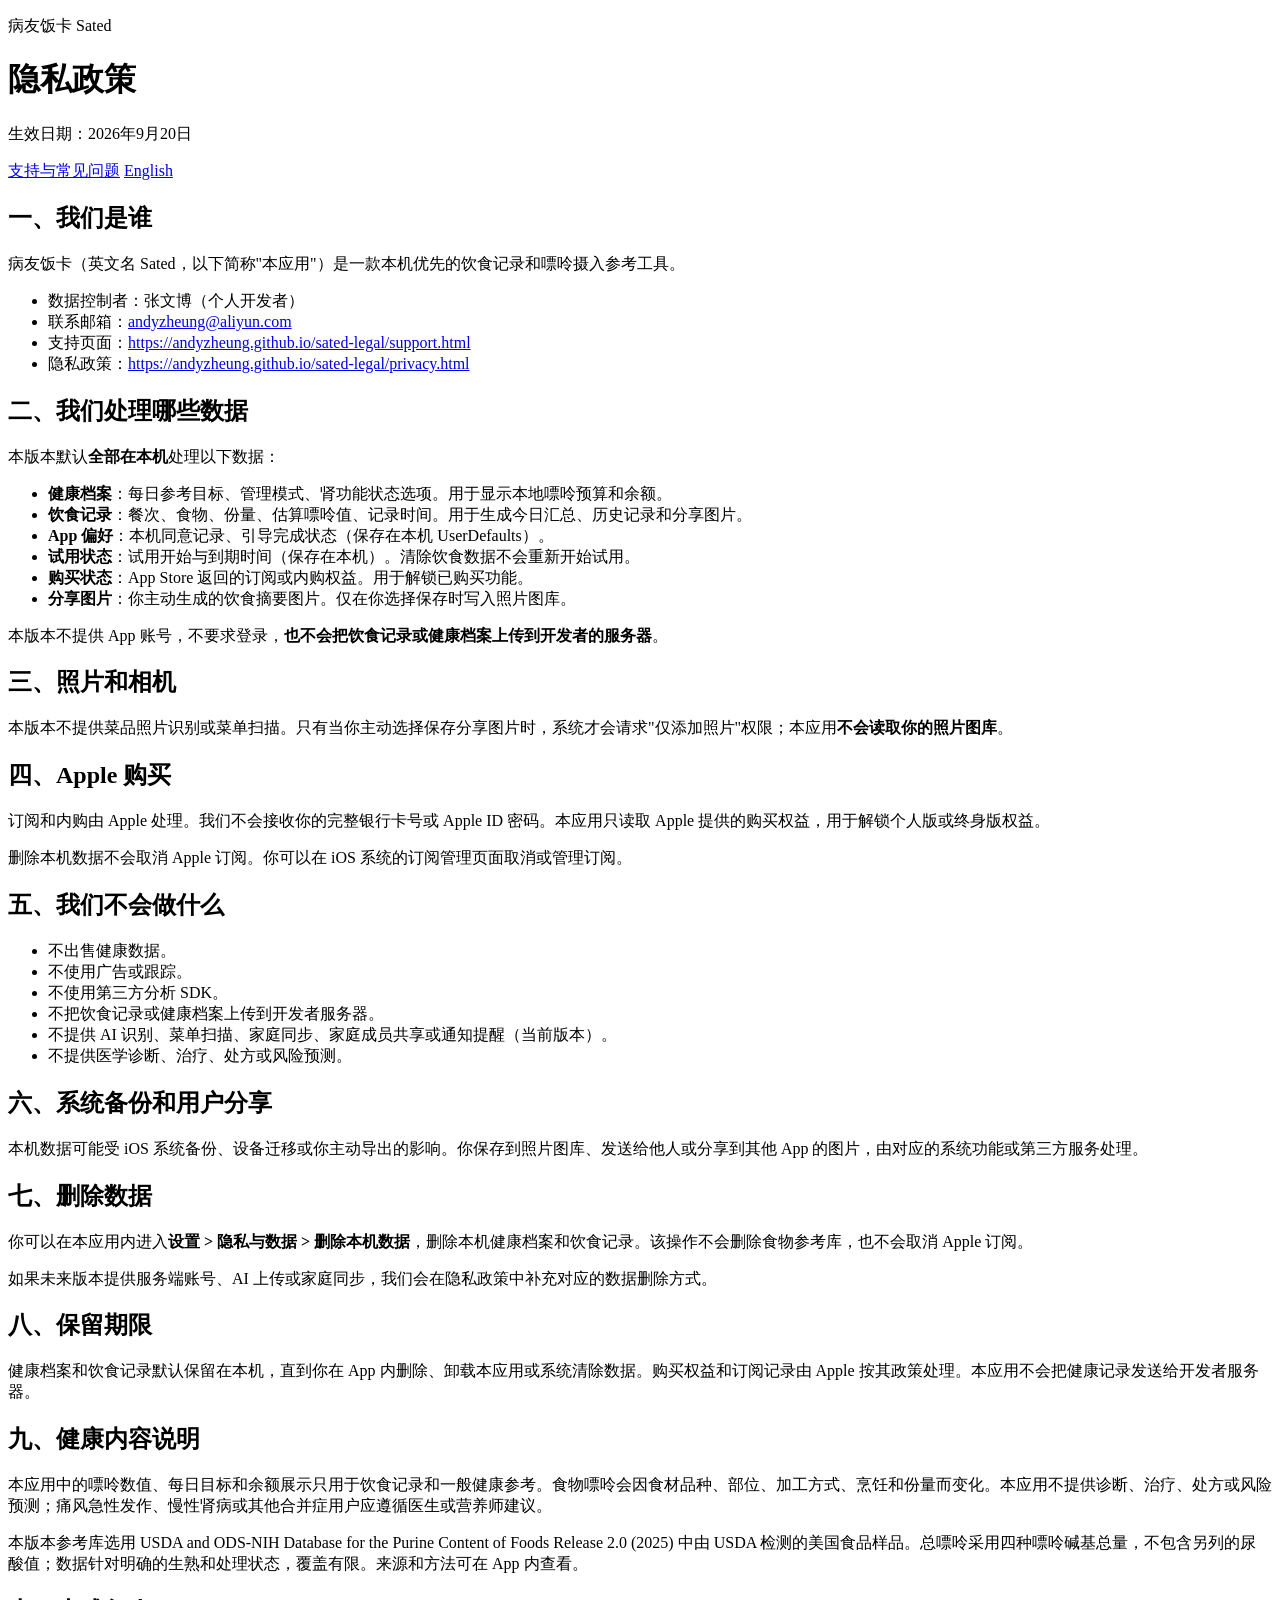
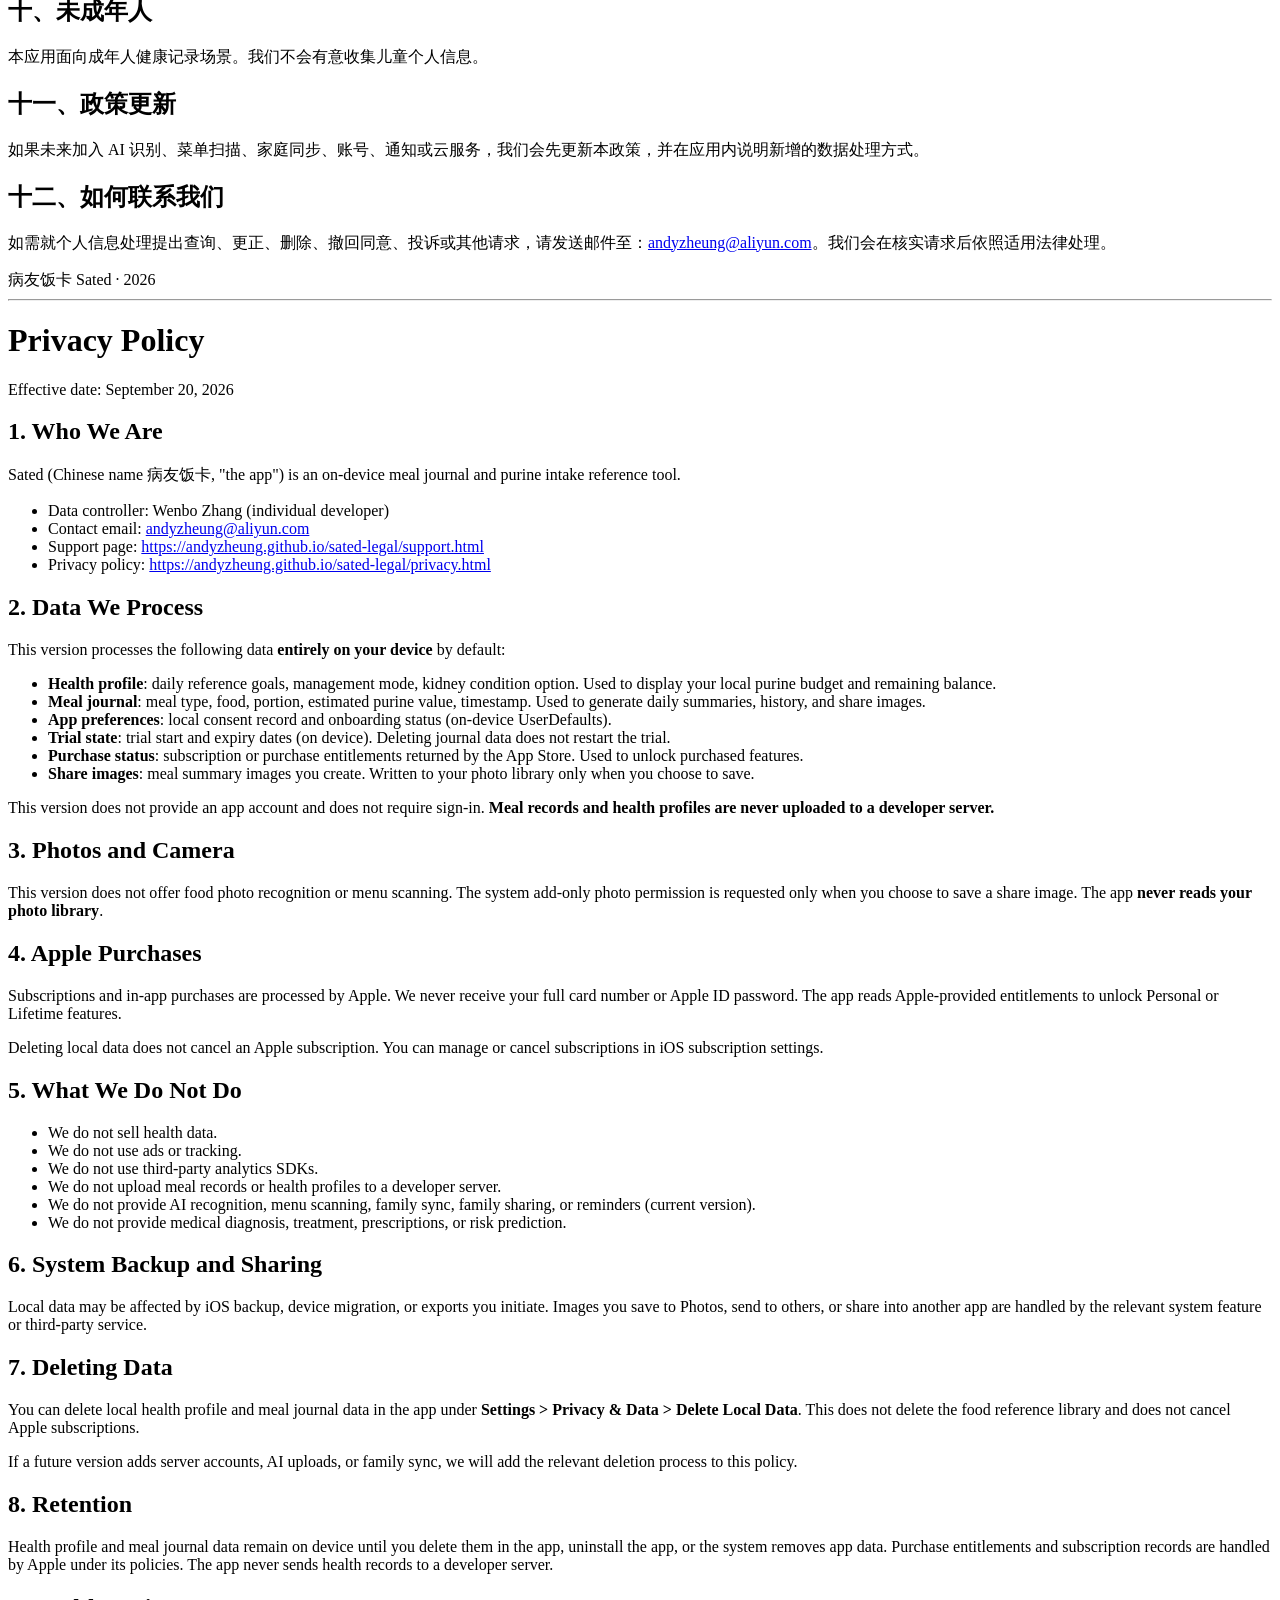
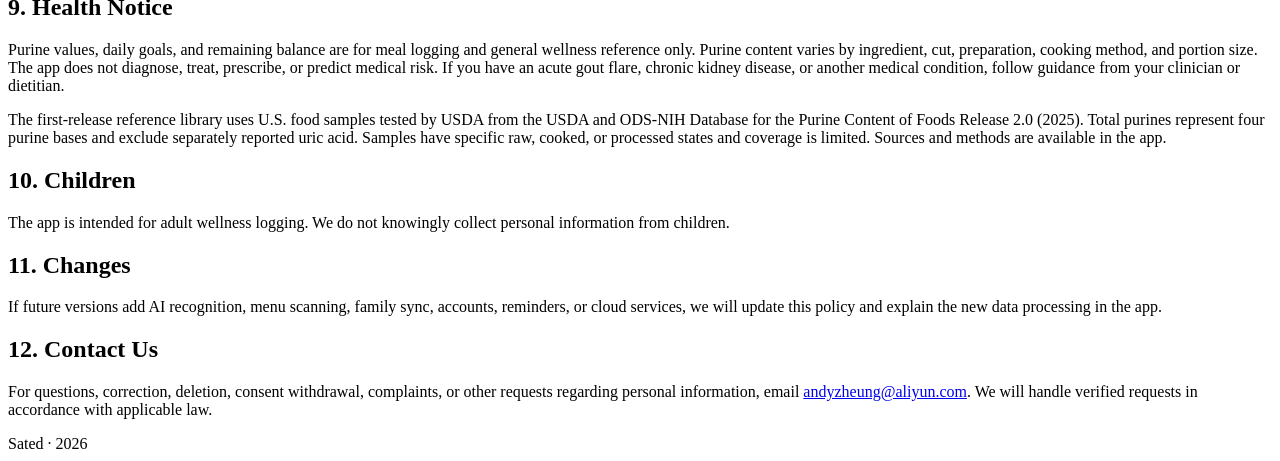
==== privacy.html @ 12a7f57e "docs: add privacy.html" ====
<!doctype html>
<html lang="zh-CN">
<head>
  <meta charset="utf-8">
  <meta name="viewport" content="width=device-width, initial-scale=1">
  <meta name="description" content="病友饭卡（Sated）隐私政策：本机优先的饮食记录与嘌呤摄入参考工具。">
  <title>隐私政策 · 病友饭卡</title>
  <link rel="stylesheet" href="style.css">
</head>
<body>
  <header>
    <p class="eyebrow">病友饭卡 Sated</p>
    <h1>隐私政策</h1>
    <p class="meta">生效日期：2026年9月20日</p>
  </header>
  <nav class="nav" aria-label="相关页面">
    <a href="support.html">支持与常见问题</a>
    <a href="privacy.html" hreflang="en">English</a>
  </nav>

  <h2>一、我们是谁</h2>
  <p>病友饭卡（英文名 Sated，以下简称"本应用"）是一款本机优先的饮食记录和嘌呤摄入参考工具。</p>
  <ul>
    <li>数据控制者：张文博（个人开发者）</li>
    <li>联系邮箱：<a href="mailto:andyzheung@aliyun.com">andyzheung@aliyun.com</a></li>
    <li>支持页面：<a href="https://andyzheung.github.io/sated-legal/support.html">https://andyzheung.github.io/sated-legal/support.html</a></li>
    <li>隐私政策：<a href="https://andyzheung.github.io/sated-legal/privacy.html">https://andyzheung.github.io/sated-legal/privacy.html</a></li>
  </ul>

  <h2>二、我们处理哪些数据</h2>
  <p>本版本默认<b>全部在本机</b>处理以下数据：</p>
  <ul>
    <li><b>健康档案</b>：每日参考目标、管理模式、肾功能状态选项。用于显示本地嘌呤预算和余额。</li>
    <li><b>饮食记录</b>：餐次、食物、份量、估算嘌呤值、记录时间。用于生成今日汇总、历史记录和分享图片。</li>
    <li><b>App 偏好</b>：本机同意记录、引导完成状态（保存在本机 UserDefaults）。</li>
    <li><b>试用状态</b>：试用开始与到期时间（保存在本机）。清除饮食数据不会重新开始试用。</li>
    <li><b>购买状态</b>：App Store 返回的订阅或内购权益。用于解锁已购买功能。</li>
    <li><b>分享图片</b>：你主动生成的饮食摘要图片。仅在你选择保存时写入照片图库。</li>
  </ul>
  <p>本版本不提供 App 账号，不要求登录，<b>也不会把饮食记录或健康档案上传到开发者的服务器</b>。</p>

  <h2>三、照片和相机</h2>
  <p>本版本不提供菜品照片识别或菜单扫描。只有当你主动选择保存分享图片时，系统才会请求"仅添加照片"权限；本应用<b>不会读取你的照片图库</b>。</p>

  <h2>四、Apple 购买</h2>
  <p>订阅和内购由 Apple 处理。我们不会接收你的完整银行卡号或 Apple ID 密码。本应用只读取 Apple 提供的购买权益，用于解锁个人版或终身版权益。</p>
  <p>删除本机数据不会取消 Apple 订阅。你可以在 iOS 系统的订阅管理页面取消或管理订阅。</p>

  <h2>五、我们不会做什么</h2>
  <ul>
    <li>不出售健康数据。</li>
    <li>不使用广告或跟踪。</li>
    <li>不使用第三方分析 SDK。</li>
    <li>不把饮食记录或健康档案上传到开发者服务器。</li>
    <li>不提供 AI 识别、菜单扫描、家庭同步、家庭成员共享或通知提醒（当前版本）。</li>
    <li>不提供医学诊断、治疗、处方或风险预测。</li>
  </ul>

  <h2>六、系统备份和用户分享</h2>
  <p>本机数据可能受 iOS 系统备份、设备迁移或你主动导出的影响。你保存到照片图库、发送给他人或分享到其他 App 的图片，由对应的系统功能或第三方服务处理。</p>

  <h2>七、删除数据</h2>
  <p>你可以在本应用内进入<b>设置 &gt; 隐私与数据 &gt; 删除本机数据</b>，删除本机健康档案和饮食记录。该操作不会删除食物参考库，也不会取消 Apple 订阅。</p>
  <p>如果未来版本提供服务端账号、AI 上传或家庭同步，我们会在隐私政策中补充对应的数据删除方式。</p>

  <h2>八、保留期限</h2>
  <p>健康档案和饮食记录默认保留在本机，直到你在 App 内删除、卸载本应用或系统清除数据。购买权益和订阅记录由 Apple 按其政策处理。本应用不会把健康记录发送给开发者服务器。</p>

  <h2>九、健康内容说明</h2>
  <p>本应用中的嘌呤数值、每日目标和余额展示只用于饮食记录和一般健康参考。食物嘌呤会因食材品种、部位、加工方式、烹饪和份量而变化。本应用不提供诊断、治疗、处方或风险预测；痛风急性发作、慢性肾病或其他合并症用户应遵循医生或营养师建议。</p>
  <p>本版本参考库选用 USDA and ODS-NIH Database for the Purine Content of Foods Release 2.0 (2025) 中由 USDA 检测的美国食品样品。总嘌呤采用四种嘌呤碱基总量，不包含另列的尿酸值；数据针对明确的生熟和处理状态，覆盖有限。来源和方法可在 App 内查看。</p>

  <h2>十、未成年人</h2>
  <p>本应用面向成年人健康记录场景。我们不会有意收集儿童个人信息。</p>

  <h2>十一、政策更新</h2>
  <p>如果未来加入 AI 识别、菜单扫描、家庭同步、账号、通知或云服务，我们会先更新本政策，并在应用内说明新增的数据处理方式。</p>

  <h2>十二、如何联系我们</h2>
  <p>如需就个人信息处理提出查询、更正、删除、撤回同意、投诉或其他请求，请发送邮件至：<a href="mailto:andyzheung@aliyun.com">andyzheung@aliyun.com</a>。我们会在核实请求后依照适用法律处理。</p>

  <footer>病友饭卡 Sated · 2026</footer>

  <hr>

  <div lang="en">
    <h1>Privacy Policy</h1>
    <p class="meta">Effective date: September 20, 2026</p>

    <h2>1. Who We Are</h2>
    <p>Sated (Chinese name 病友饭卡, "the app") is an on-device meal journal and purine intake reference tool.</p>
    <ul>
      <li>Data controller: Wenbo Zhang (individual developer)</li>
      <li>Contact email: <a href="mailto:andyzheung@aliyun.com">andyzheung@aliyun.com</a></li>
      <li>Support page: <a href="https://andyzheung.github.io/sated-legal/support.html">https://andyzheung.github.io/sated-legal/support.html</a></li>
      <li>Privacy policy: <a href="https://andyzheung.github.io/sated-legal/privacy.html">https://andyzheung.github.io/sated-legal/privacy.html</a></li>
    </ul>

    <h2>2. Data We Process</h2>
    <p>This version processes the following data <b>entirely on your device</b> by default:</p>
    <ul>
      <li><b>Health profile</b>: daily reference goals, management mode, kidney condition option. Used to display your local purine budget and remaining balance.</li>
      <li><b>Meal journal</b>: meal type, food, portion, estimated purine value, timestamp. Used to generate daily summaries, history, and share images.</li>
      <li><b>App preferences</b>: local consent record and onboarding status (on-device UserDefaults).</li>
      <li><b>Trial state</b>: trial start and expiry dates (on device). Deleting journal data does not restart the trial.</li>
      <li><b>Purchase status</b>: subscription or purchase entitlements returned by the App Store. Used to unlock purchased features.</li>
      <li><b>Share images</b>: meal summary images you create. Written to your photo library only when you choose to save.</li>
    </ul>
    <p>This version does not provide an app account and does not require sign-in. <b>Meal records and health profiles are never uploaded to a developer server.</b></p>

    <h2>3. Photos and Camera</h2>
    <p>This version does not offer food photo recognition or menu scanning. The system add-only photo permission is requested only when you choose to save a share image. The app <b>never reads your photo library</b>.</p>

    <h2>4. Apple Purchases</h2>
    <p>Subscriptions and in-app purchases are processed by Apple. We never receive your full card number or Apple ID password. The app reads Apple-provided entitlements to unlock Personal or Lifetime features.</p>
    <p>Deleting local data does not cancel an Apple subscription. You can manage or cancel subscriptions in iOS subscription settings.</p>

    <h2>5. What We Do Not Do</h2>
    <ul>
      <li>We do not sell health data.</li>
      <li>We do not use ads or tracking.</li>
      <li>We do not use third-party analytics SDKs.</li>
      <li>We do not upload meal records or health profiles to a developer server.</li>
      <li>We do not provide AI recognition, menu scanning, family sync, family sharing, or reminders (current version).</li>
      <li>We do not provide medical diagnosis, treatment, prescriptions, or risk prediction.</li>
    </ul>

    <h2>6. System Backup and Sharing</h2>
    <p>Local data may be affected by iOS backup, device migration, or exports you initiate. Images you save to Photos, send to others, or share into another app are handled by the relevant system feature or third-party service.</p>

    <h2>7. Deleting Data</h2>
    <p>You can delete local health profile and meal journal data in the app under <b>Settings &gt; Privacy &amp; Data &gt; Delete Local Data</b>. This does not delete the food reference library and does not cancel Apple subscriptions.</p>
    <p>If a future version adds server accounts, AI uploads, or family sync, we will add the relevant deletion process to this policy.</p>

    <h2>8. Retention</h2>
    <p>Health profile and meal journal data remain on device until you delete them in the app, uninstall the app, or the system removes app data. Purchase entitlements and subscription records are handled by Apple under its policies. The app never sends health records to a developer server.</p>

    <h2>9. Health Notice</h2>
    <p>Purine values, daily goals, and remaining balance are for meal logging and general wellness reference only. Purine content varies by ingredient, cut, preparation, cooking method, and portion size. The app does not diagnose, treat, prescribe, or predict medical risk. If you have an acute gout flare, chronic kidney disease, or another medical condition, follow guidance from your clinician or dietitian.</p>
    <p>The first-release reference library uses U.S. food samples tested by USDA from the USDA and ODS-NIH Database for the Purine Content of Foods Release 2.0 (2025). Total purines represent four purine bases and exclude separately reported uric acid. Samples have specific raw, cooked, or processed states and coverage is limited. Sources and methods are available in the app.</p>

    <h2>10. Children</h2>
    <p>The app is intended for adult wellness logging. We do not knowingly collect personal information from children.</p>

    <h2>11. Changes</h2>
    <p>If future versions add AI recognition, menu scanning, family sync, accounts, reminders, or cloud services, we will update this policy and explain the new data processing in the app.</p>

    <h2>12. Contact Us</h2>
    <p>For questions, correction, deletion, consent withdrawal, complaints, or other requests regarding personal information, email <a href="mailto:andyzheung@aliyun.com">andyzheung@aliyun.com</a>. We will handle verified requests in accordance with applicable law.</p>

    <footer>Sated · 2026</footer>
  </div>
</body>
</html>
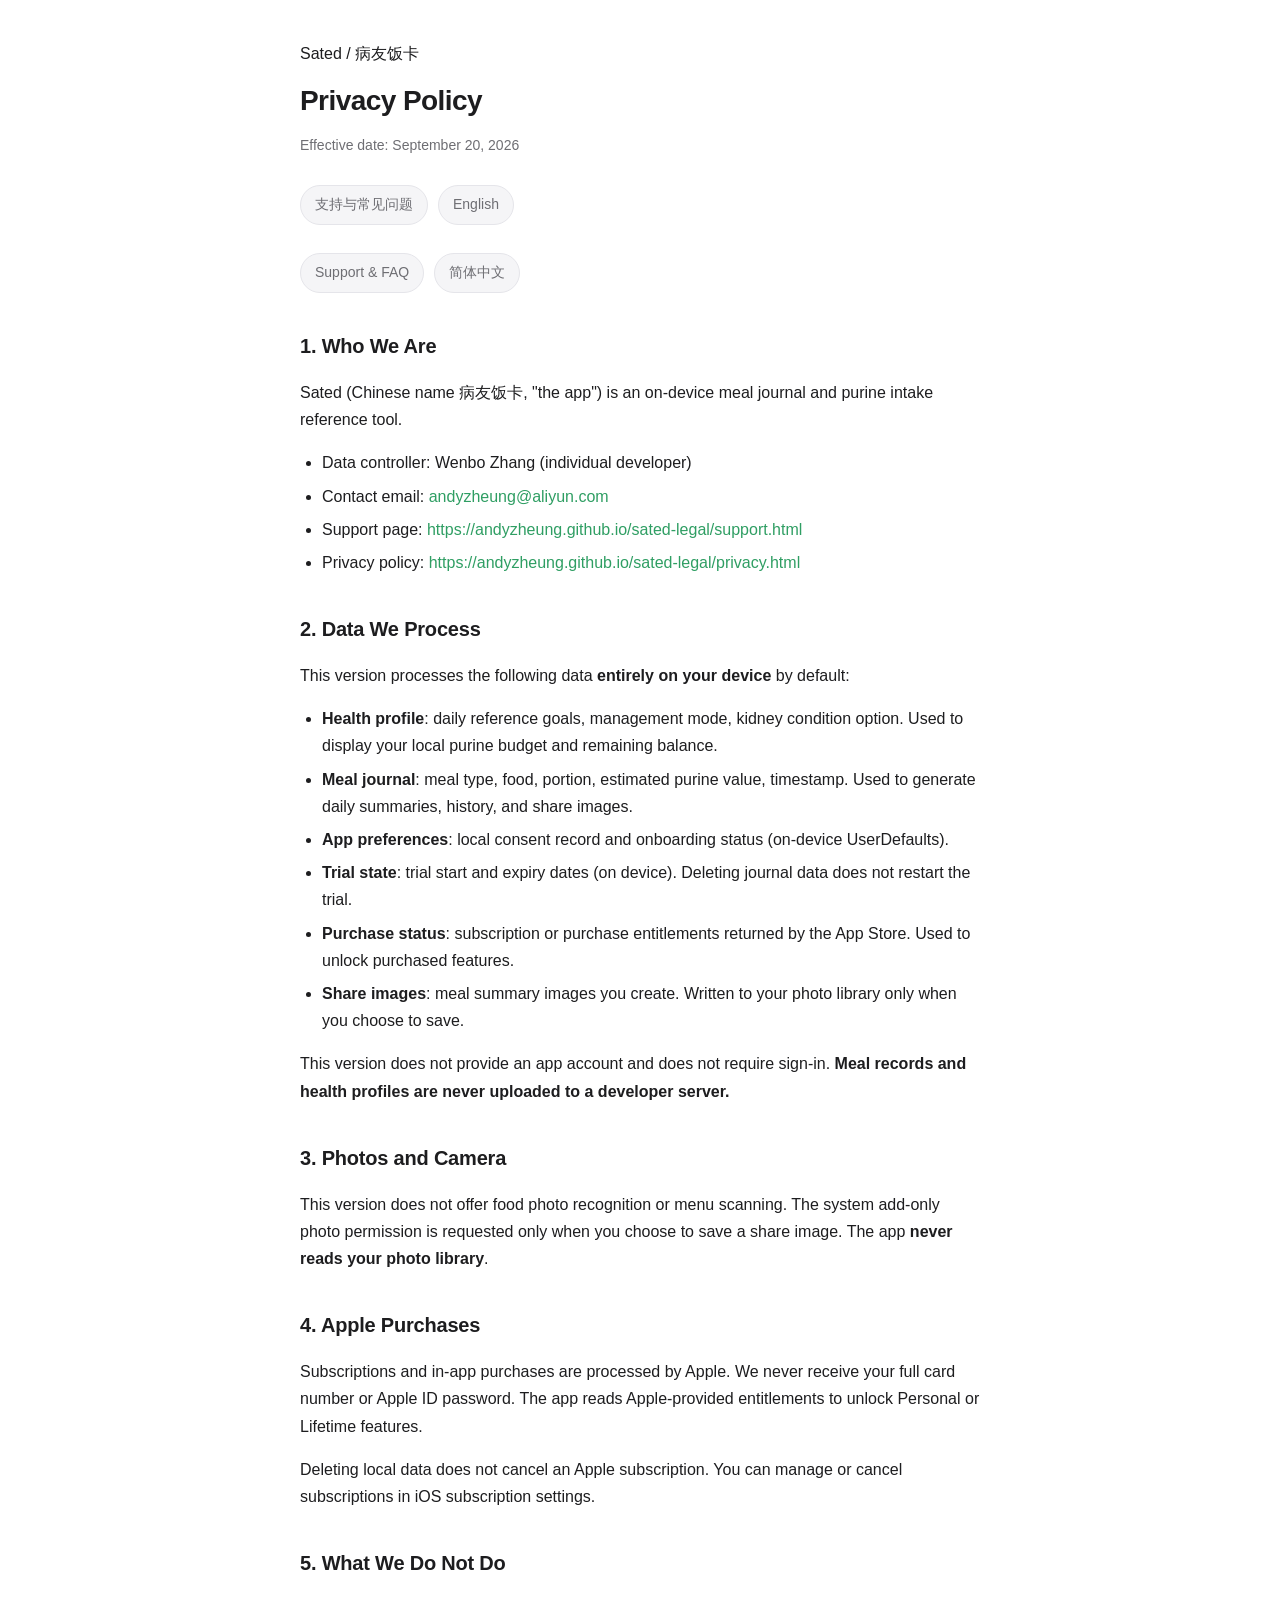
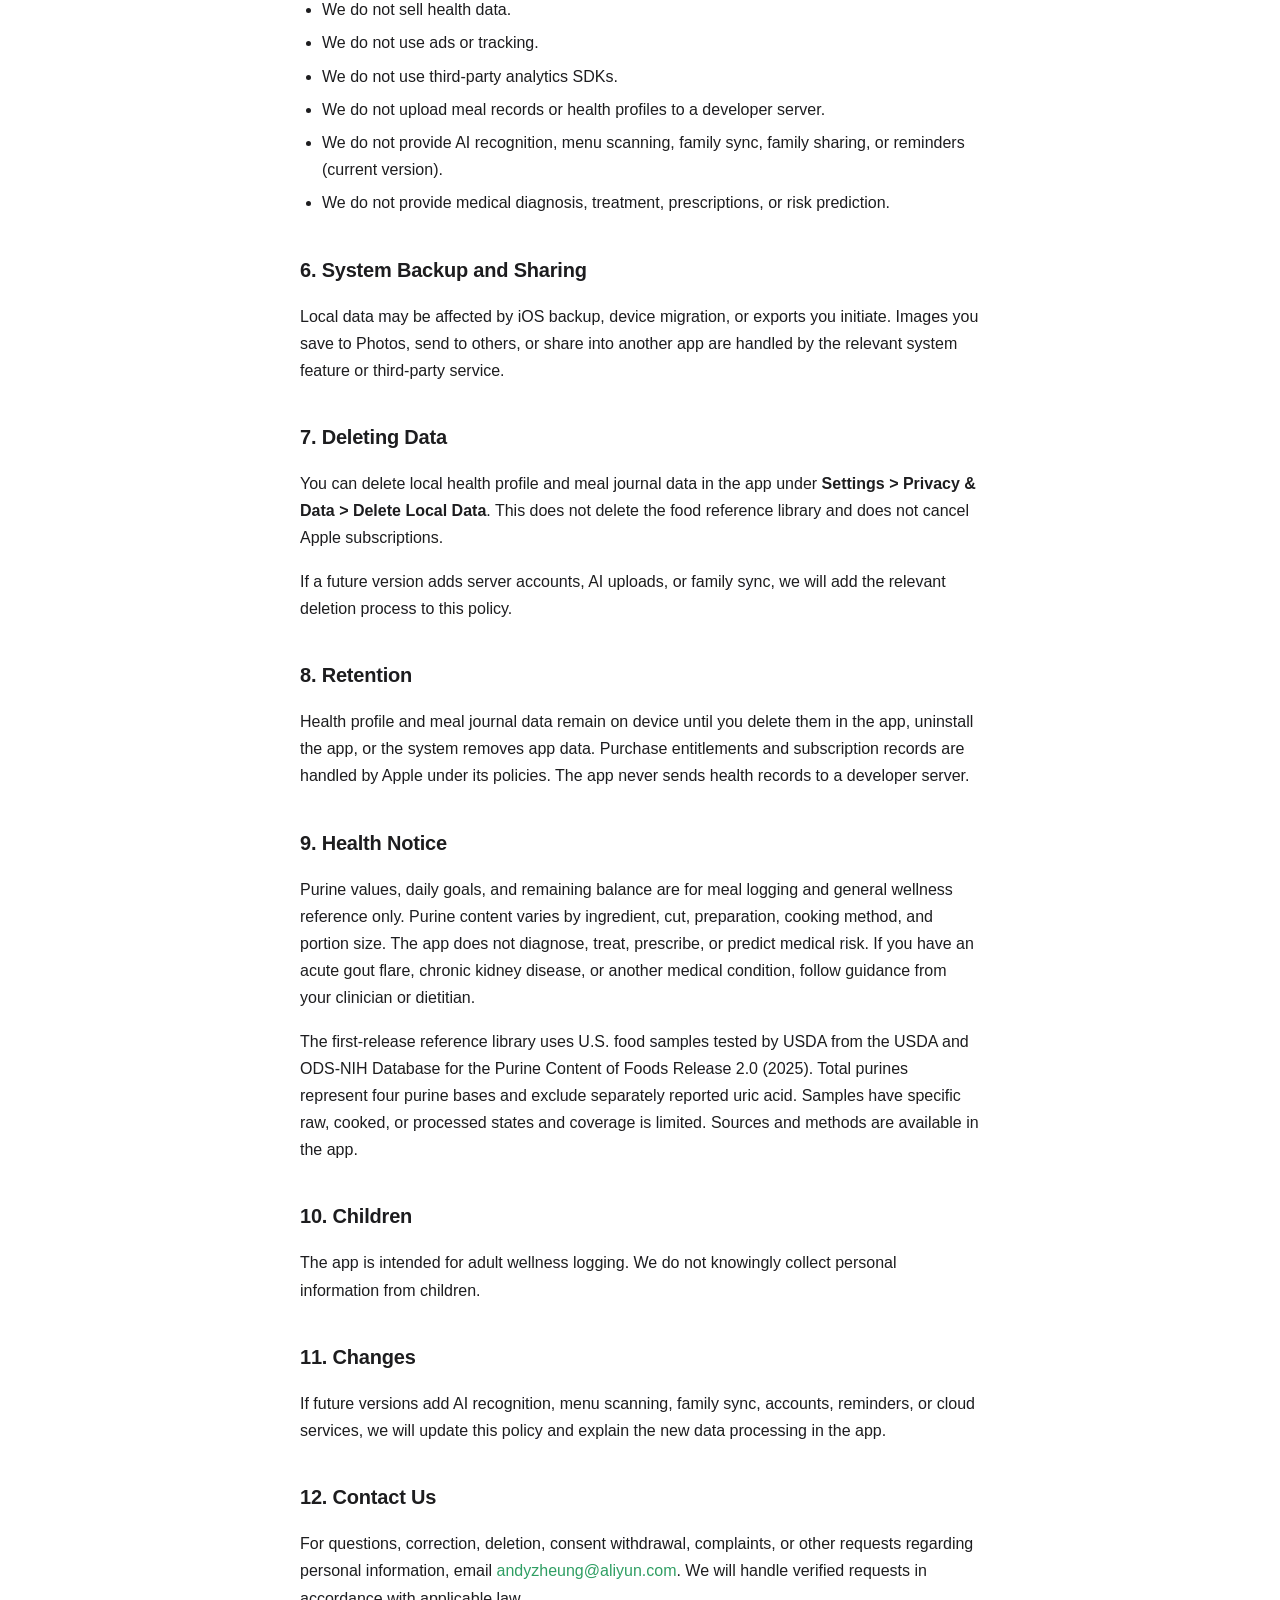
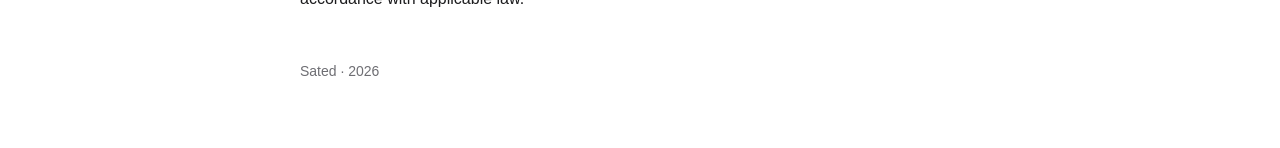
==== commit a2ac8d99: "Ensure privacy policy opens in the reader's language Constraint: Chinese systems must receive Chines" ====
--- a/privacy.html
+++ b/privacy.html
@@ -1,23 +1,34 @@
 <!doctype html>
-<html lang="zh-CN">
+<html lang="en">
 <head>
   <meta charset="utf-8">
   <meta name="viewport" content="width=device-width, initial-scale=1">
-  <meta name="description" content="病友饭卡（Sated）隐私政策：本机优先的饮食记录与嘌呤摄入参考工具。">
-  <title>隐私政策 · 病友饭卡</title>
+  <meta name="description" content="Sated privacy policy for its on-device meal journal and purine intake reference tool.">
+  <title>Privacy Policy · Sated</title>
   <link rel="stylesheet" href="style.css">
 </head>
 <body>
-  <header>
+  <header data-language-section="zh-Hans" lang="zh-Hans" hidden>
     <p class="eyebrow">病友饭卡 Sated</p>
     <h1>隐私政策</h1>
     <p class="meta">生效日期：2026年9月20日</p>
   </header>
-  <nav class="nav" aria-label="相关页面">
+  <header data-language-section="en" lang="en">
+    <p class="eyebrow">Sated / 病友饭卡</p>
+    <h1>Privacy Policy</h1>
+    <p class="meta">Effective date: September 20, 2026</p>
+  </header>
+
+  <nav class="nav" data-language-section="zh-Hans" lang="zh-Hans" aria-label="相关页面" hidden>
     <a href="support.html">支持与常见问题</a>
-    <a href="privacy.html" hreflang="en">English</a>
+    <a href="privacy.html?lang=en" hreflang="en">English</a>
+  </nav>
+  <nav class="nav" data-language-section="en" lang="en" aria-label="Related pages">
+    <a href="support.html">Support &amp; FAQ</a>
+    <a href="privacy.html?lang=zh-Hans" hreflang="zh-Hans">简体中文</a>
   </nav>
 
+  <main data-language-section="zh-Hans" lang="zh-Hans" hidden>
   <h2>一、我们是谁</h2>
   <p>病友饭卡（英文名 Sated，以下简称"本应用"）是一款本机优先的饮食记录和嘌呤摄入参考工具。</p>
   <ul>
@@ -80,13 +91,9 @@
   <p>如需就个人信息处理提出查询、更正、删除、撤回同意、投诉或其他请求，请发送邮件至：<a href="mailto:andyzheung@aliyun.com">andyzheung@aliyun.com</a>。我们会在核实请求后依照适用法律处理。</p>
 
   <footer>病友饭卡 Sated · 2026</footer>
+  </main>
 
-  <hr>
-
-  <div lang="en">
-    <h1>Privacy Policy</h1>
-    <p class="meta">Effective date: September 20, 2026</p>
-
+  <main data-language-section="en" lang="en">
     <h2>1. Who We Are</h2>
     <p>Sated (Chinese name 病友饭卡, "the app") is an on-device meal journal and purine intake reference tool.</p>
     <ul>
@@ -149,6 +156,7 @@
     <p>For questions, correction, deletion, consent withdrawal, complaints, or other requests regarding personal information, email <a href="mailto:andyzheung@aliyun.com">andyzheung@aliyun.com</a>. We will handle verified requests in accordance with applicable law.</p>
 
     <footer>Sated · 2026</footer>
-  </div>
+  </main>
+  <script src="language.js"></script>
 </body>
 </html>
--- a/style.css
+++ b/style.css
@@ -0,0 +1,53 @@
+/* sated 法务页面样式：移动优先、深浅色自适应、零外部依赖（复用 everdot-legal 模式） */
+:root {
+  --bg: #ffffff;
+  --surface: #f5f5f7;
+  --text: #1d1d1f;
+  --text-dim: #6e6e73;
+  --border: #e5e5ea;
+  --accent: #2f9e63;
+}
+@media (prefers-color-scheme: dark) {
+  :root {
+    --bg: #000000;
+    --surface: #1c1c1e;
+    --text: #f5f5f7;
+    --text-dim: #98989d;
+    --border: #38383a;
+    --accent: #4cd487;
+  }
+}
+* { box-sizing: border-box; }
+body {
+  margin: 0;
+  padding: 24px 20px 64px;
+  max-width: 720px;
+  margin-inline: auto;
+  font: 16px/1.7 -apple-system, BlinkMacSystemFont, "SF Pro Text",
+        "PingFang SC", "Helvetica Neue", Arial, sans-serif;
+  color: var(--text);
+  background: var(--bg);
+  -webkit-text-size-adjust: 100%;
+}
+h1 { font-size: 28px; line-height: 1.3; margin: 8px 0 4px; letter-spacing: -0.02em; }
+h2 { font-size: 20px; margin: 36px 0 10px; letter-spacing: -0.01em; }
+h3 { font-size: 17px; margin: 24px 0 8px; }
+p, li { color: var(--text); }
+ul, ol { padding-left: 22px; }
+li { margin: 6px 0; }
+a { color: var(--accent); text-decoration: none; }
+a:hover { text-decoration: underline; }
+.meta { color: var(--text-dim); font-size: 14px; margin-bottom: 28px; }
+.nav { display: flex; gap: 10px; flex-wrap: wrap; margin-bottom: 28px; }
+.nav a {
+  padding: 7px 14px; border: 1px solid var(--border); border-radius: 999px;
+  font-size: 14px; color: var(--text-dim); background: var(--surface);
+}
+.nav a:hover { border-color: var(--accent); color: var(--accent); text-decoration: none; }
+.callout {
+  background: var(--surface); border-left: 3px solid var(--accent);
+  padding: 14px 16px; border-radius: 8px; margin: 20px 0;
+}
+.callout p { margin: 0; }
+hr { border: 0; border-top: 1px solid var(--border); margin: 48px 0; }
+footer { color: var(--text-dim); font-size: 14px; margin-top: 48px; }
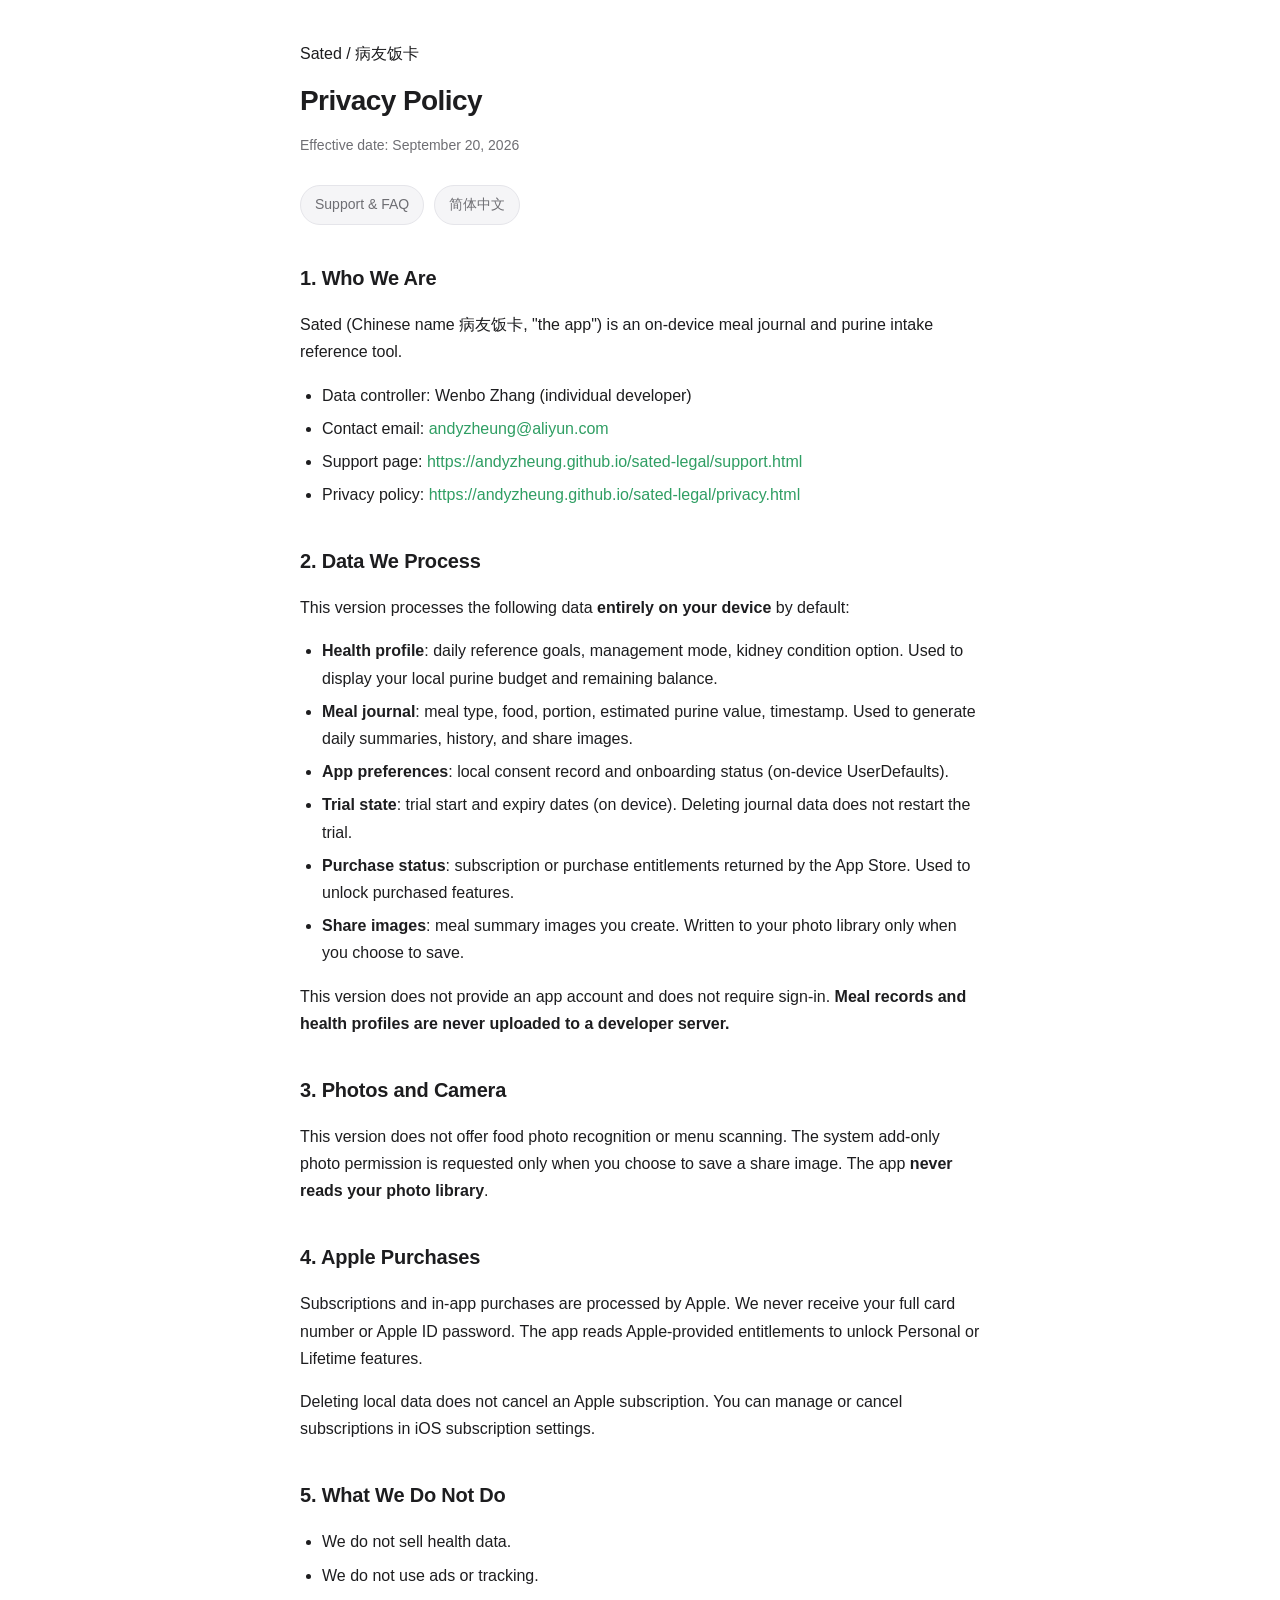
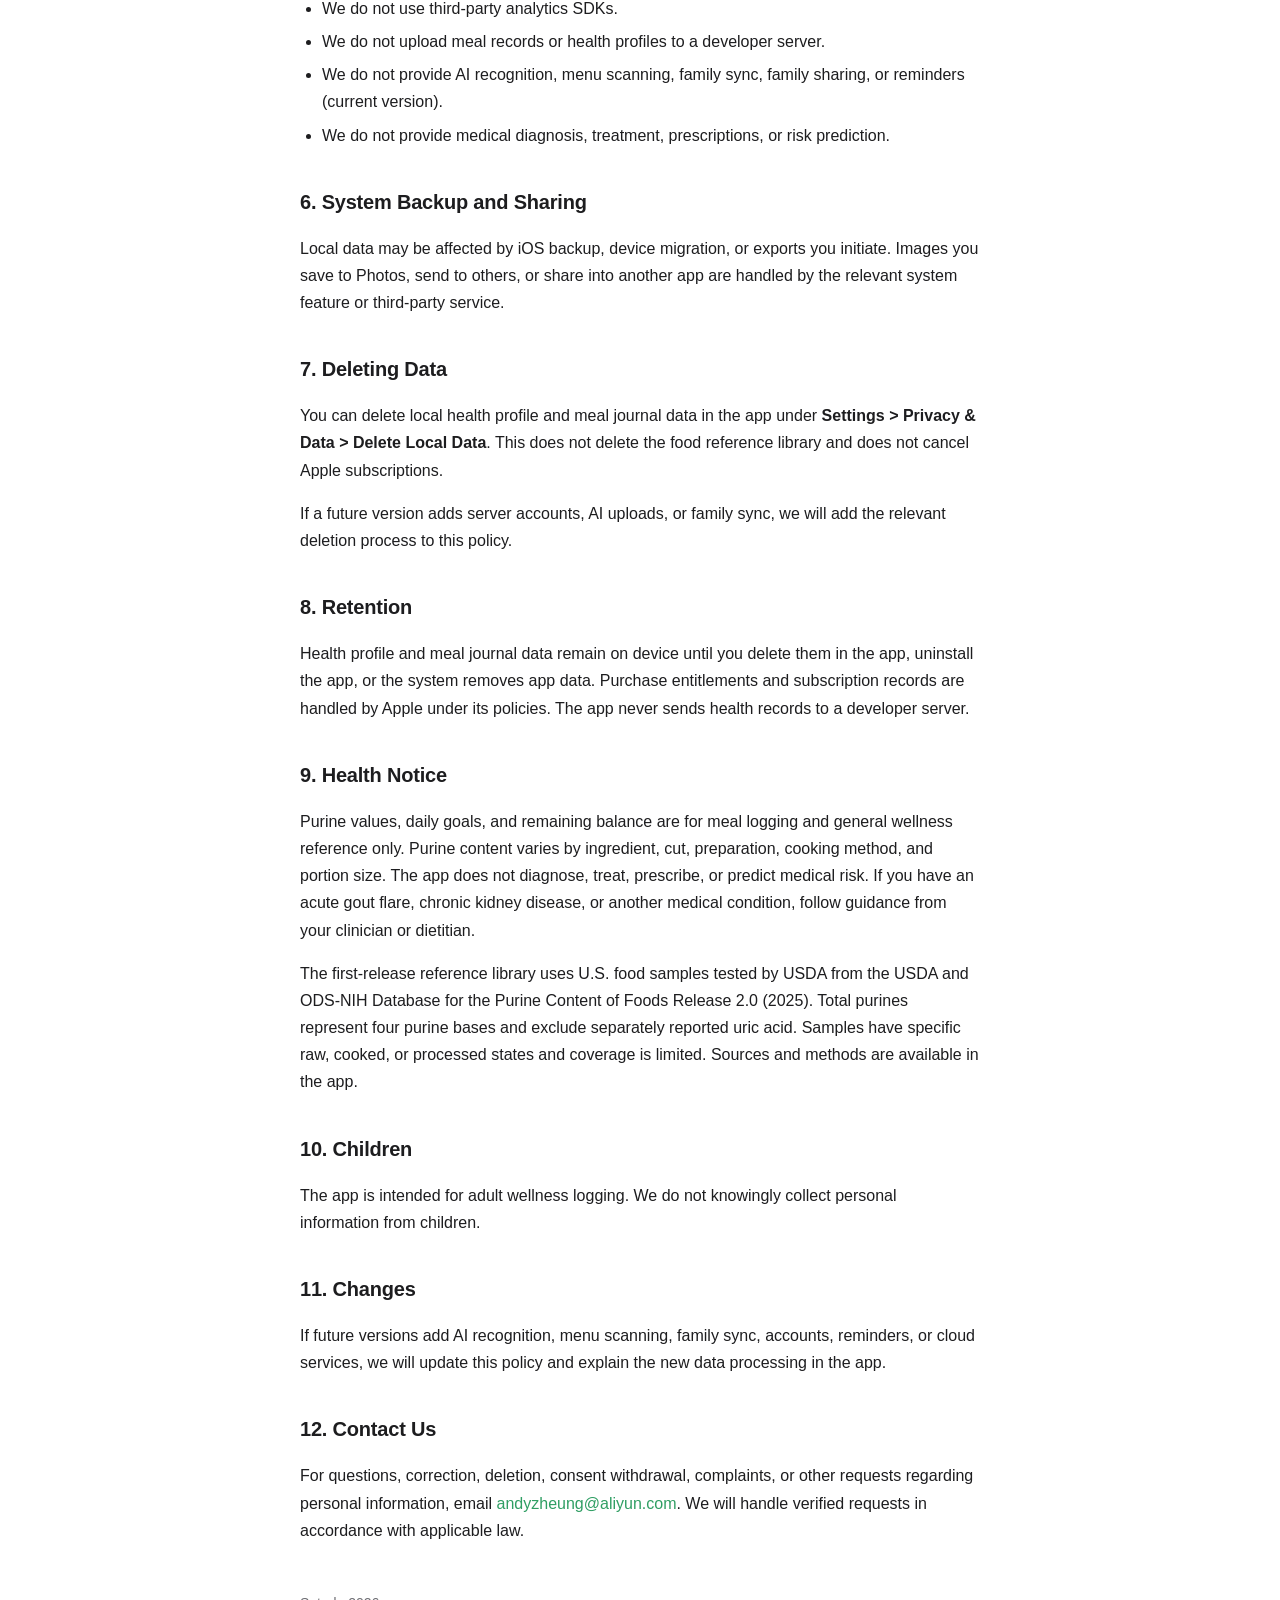
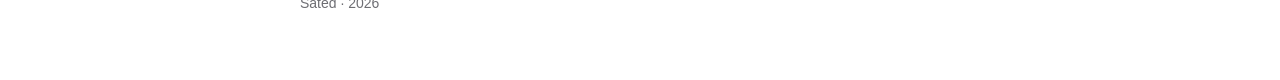
==== commit 9ab3f66b: "Keep legal pages readable in one language at a time Use one localized navigation surface and keep su" ====
--- a/privacy.html
+++ b/privacy.html
@@ -1,5 +1,5 @@
 <!doctype html>
-<html lang="en">
+<html lang="en" data-title-zh="隐私政策 · 病友饭卡" data-title-en="Privacy Policy · Sated">
 <head>
   <meta charset="utf-8">
   <meta name="viewport" content="width=device-width, initial-scale=1">
@@ -19,13 +19,9 @@
     <p class="meta">Effective date: September 20, 2026</p>
   </header>
 
-  <nav class="nav" data-language-section="zh-Hans" lang="zh-Hans" aria-label="相关页面" hidden>
-    <a href="support.html">支持与常见问题</a>
-    <a href="privacy.html?lang=en" hreflang="en">English</a>
-  </nav>
-  <nav class="nav" data-language-section="en" lang="en" aria-label="Related pages">
-    <a href="support.html">Support &amp; FAQ</a>
-    <a href="privacy.html?lang=zh-Hans" hreflang="zh-Hans">简体中文</a>
+  <nav class="nav" aria-label="Related pages" data-localized-navigation>
+    <a href="support.html?lang=en" data-label-zh="支持与常见问题" data-label-en="Support &amp; FAQ">Support &amp; FAQ</a>
+    <a href="privacy.html?lang=zh-Hans" hreflang="zh-Hans" data-language-switch>简体中文</a>
   </nav>
 
   <main data-language-section="zh-Hans" lang="zh-Hans" hidden>
--- a/style.css
+++ b/style.css
@@ -18,6 +18,7 @@
   }
 }
 * { box-sizing: border-box; }
+[hidden] { display: none !important; }
 body {
   margin: 0;
   padding: 24px 20px 64px;
